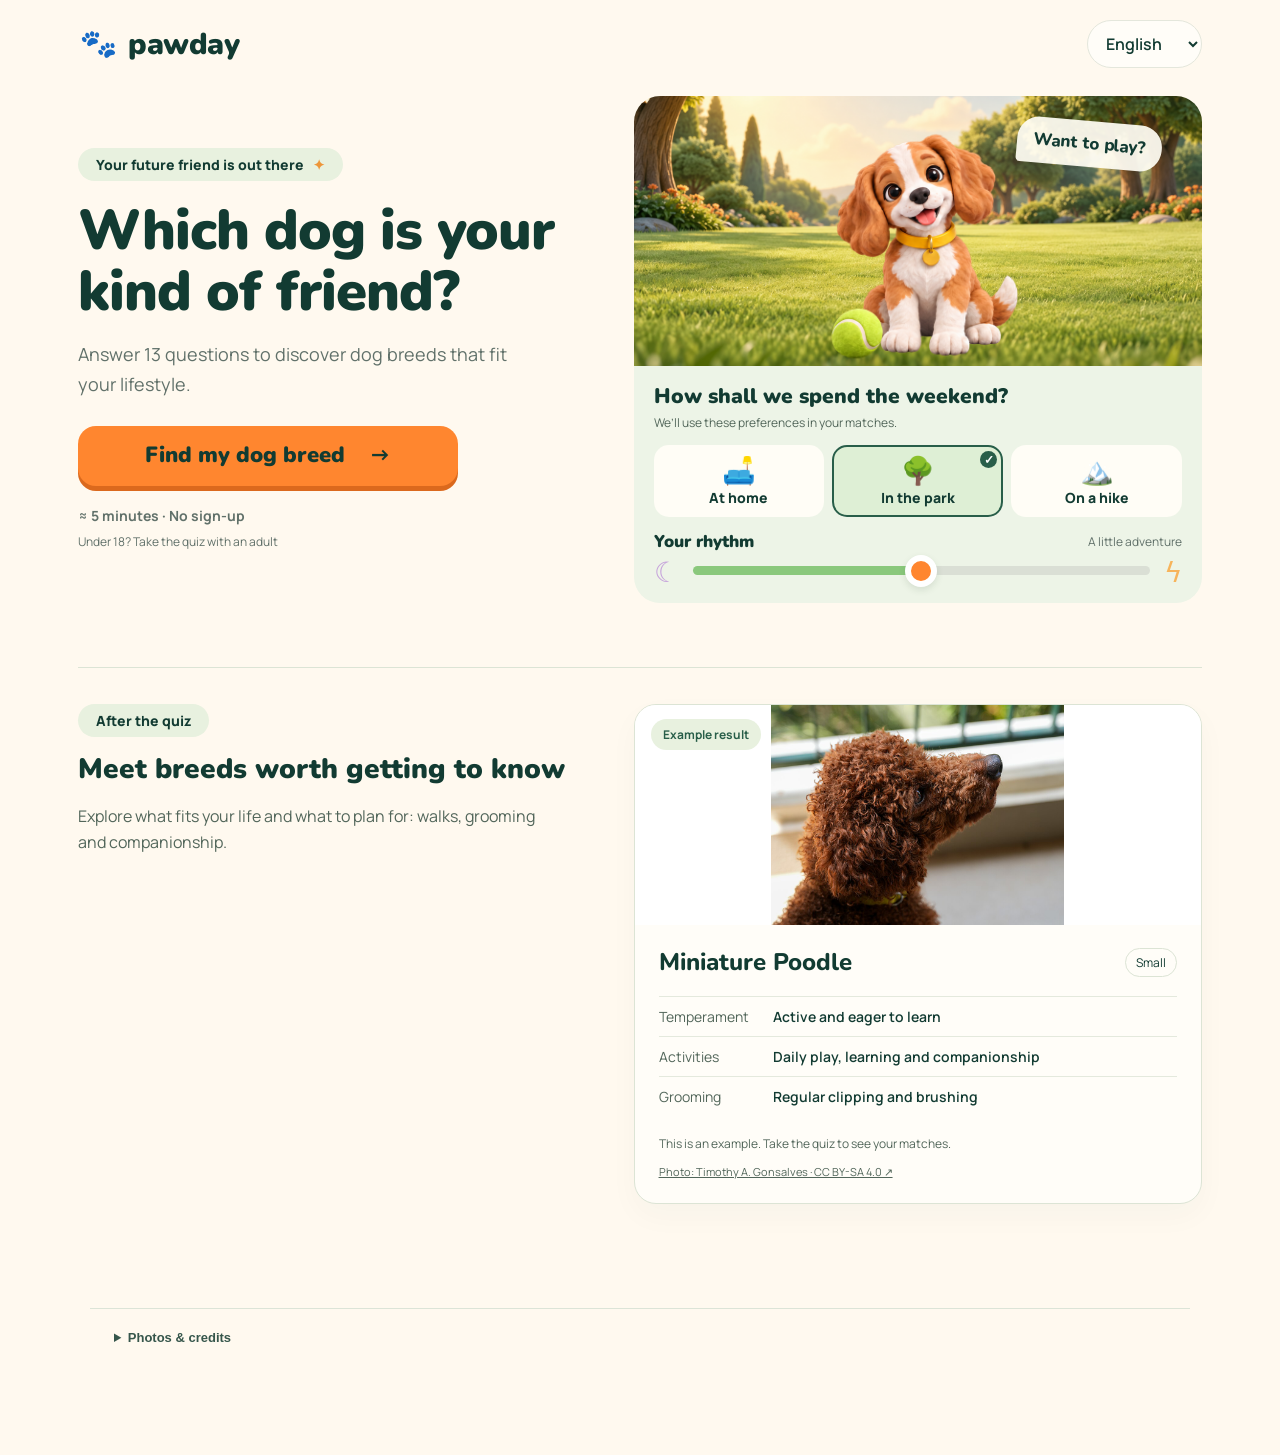
==== en/index.html @ 3a74376b "Add initial HTML structure for index page" ====
<!doctype html><html lang="en"><head><base href="../"><meta charset="UTF-8"><meta name="viewport" content="width=device-width,initial-scale=1,viewport-fit=cover"><meta name="theme-color" content="#FF7A30"><title>Pawday — Smart Dog Breed Finder</title><meta name="description" content="Find a dog breed that fits your lifestyle."><link rel="icon" type="image/png" href="assets/icons/icon-192.png"><link rel="stylesheet" href="style.css"><link rel="stylesheet" href="youth-ui.css?v=24"><link rel="stylesheet" href="redesign.css?v=34"><link rel="stylesheet" href="playful.css?v=36"><link rel="stylesheet" href="results-design.css?v=53"><link rel="stylesheet" href="live-counter.css?v=47"><link rel="stylesheet" href="quiz-groups.css?v=51"><link rel="stylesheet" href="result-sharing.css?v=56"><link rel="manifest" href="manifest.json"><meta name="mobile-web-app-capable" content="yes"><meta name="apple-mobile-web-app-capable" content="yes"><meta name="apple-mobile-web-app-status-bar-style" content="default"><meta name="apple-mobile-web-app-title" content="Pawday"><link rel="apple-touch-icon" href="assets/icons/apple-touch-icon.png"><link rel="stylesheet" href="pwa/theme.css"></head><body><a class="skip-link" href="#app">Skip to content</a><header><a class="brand" href="#" aria-label="Pawday"><span class="brand-icon" aria-hidden="true">🐾</span><span>pawday</span></a><div class="headright"><span id="prototype" class="badge"></span><select id="language" aria-label="Language"><option value="ru">Русский</option><option value="en">English</option><option value="zh">简体中文</option></select></div></header><main id="app"></main><script src="breeds.js?v=32"></script><script src="breed-evidence.js?v=32"></script><script src="app.js?v=51"></script><script src="breed-photos.js?v=58"></script><script src="breed-ratings.js?v=32"></script><script src="matching.js?v=54"></script><script src="youth-ui.js?v=31"></script><script src="breed-coats.js?v=34"></script><script src="coat-preferences.js?v=45"></script><script src="database-v6.js?v=55"></script><script src="database-v6-adapter.js?v=39"></script><script src="pwa/cat-review.js?v=57"></script><script src="pwa/matcher-v6.js?v=51"></script><script src="matcher-v2-ui.js?v=51"></script><script src="live-counter.js?v=51"></script><script src="quiz-groups.js?v=51"></script><script src="redesign.js?v=51"></script><script src="playful.js?v=51"></script><script src="results-design.js?v=47&build=49"></script><script src="pwa/cat-guidance-ui.js?v=57"></script><script src="share-core.js?v=56"></script><script src="result-sharing.js?v=56"></script><script src="photo-credits.js?v=58"></script><script src="pwa/ownership-guidance-ui.js?v=59"></script><script src="pwa/rhythm.js"></script><script src="pwa/locales.js"></script><script src="pwa/register.js"></script></body></html>
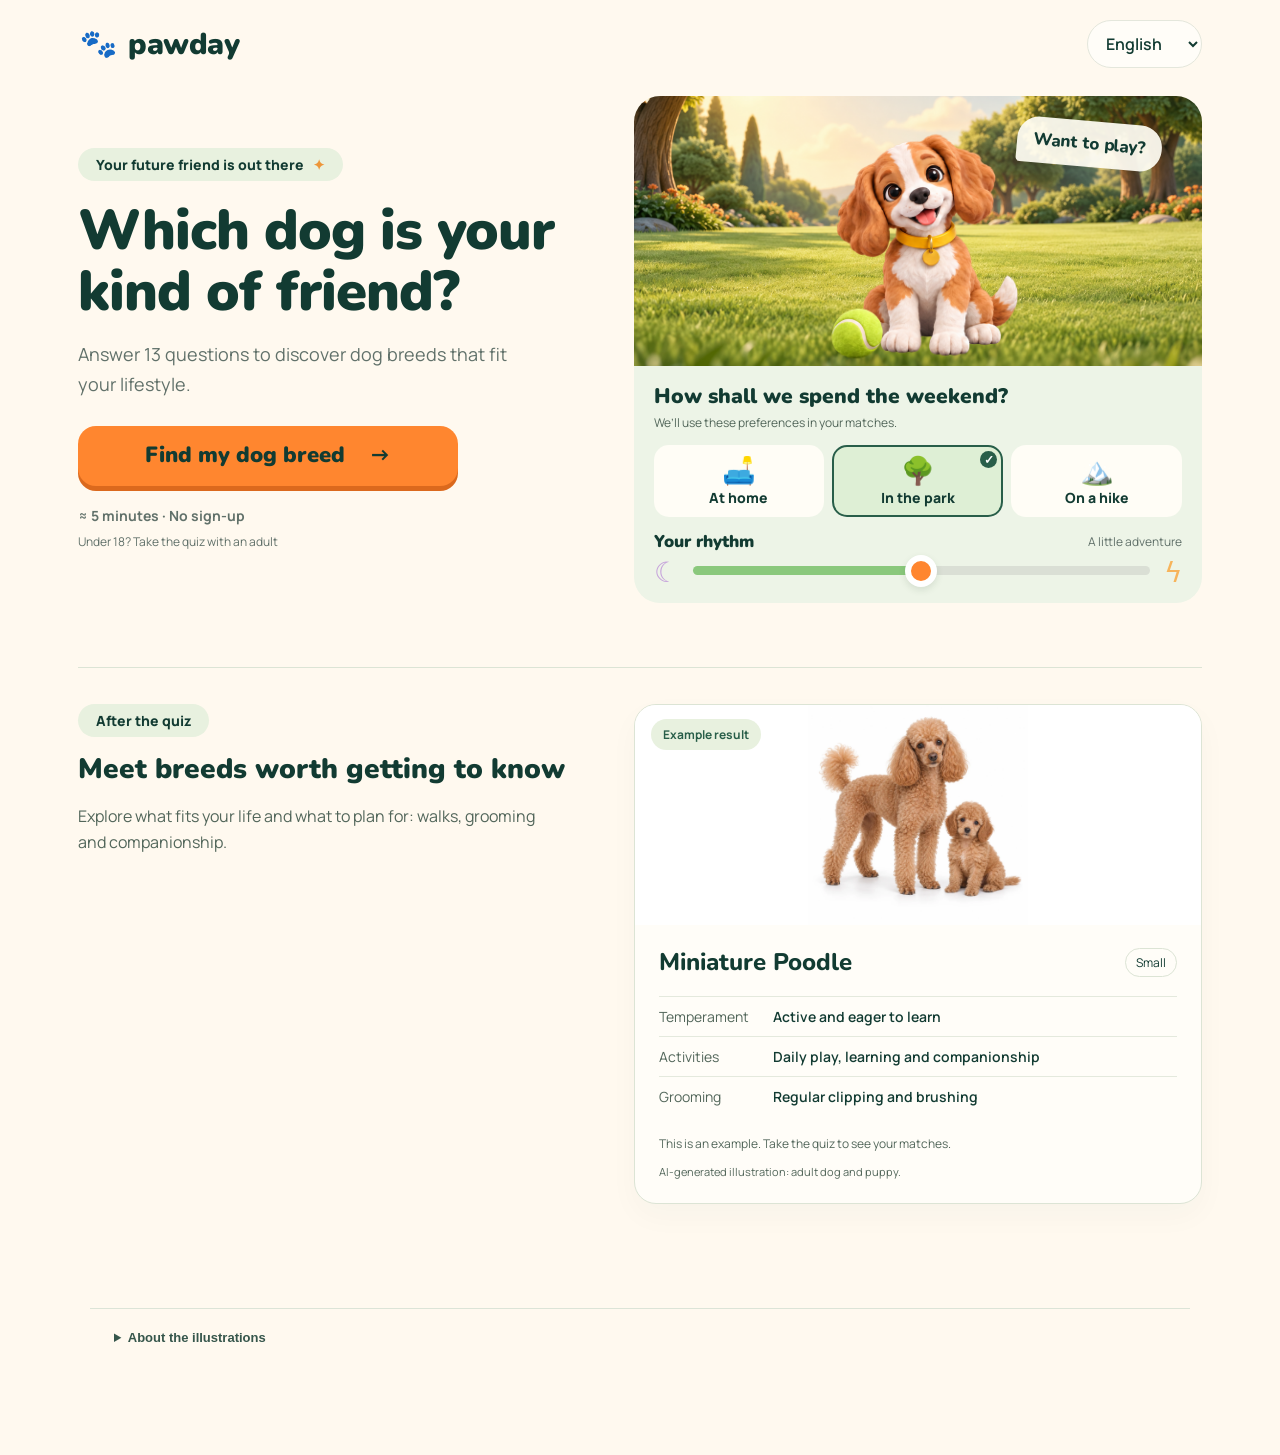
==== commit 91a7f3a8: "Publish 142 adult-and-puppy illustrations in Pawday PWA Add the verified 142 WebP illustrations and " ====
--- a/en/index.html
+++ b/en/index.html
@@ -1 +1 @@
-<!doctype html><html lang="en"><head><base href="../"><meta charset="UTF-8"><meta name="viewport" content="width=device-width,initial-scale=1,viewport-fit=cover"><meta name="theme-color" content="#FF7A30"><title>Pawday — Smart Dog Breed Finder</title><meta name="description" content="Find a dog breed that fits your lifestyle."><link rel="icon" type="image/png" href="assets/icons/icon-192.png"><link rel="stylesheet" href="style.css"><link rel="stylesheet" href="youth-ui.css?v=24"><link rel="stylesheet" href="redesign.css?v=34"><link rel="stylesheet" href="playful.css?v=36"><link rel="stylesheet" href="results-design.css?v=53"><link rel="stylesheet" href="live-counter.css?v=47"><link rel="stylesheet" href="quiz-groups.css?v=51"><link rel="stylesheet" href="result-sharing.css?v=56"><link rel="manifest" href="manifest.json"><meta name="mobile-web-app-capable" content="yes"><meta name="apple-mobile-web-app-capable" content="yes"><meta name="apple-mobile-web-app-status-bar-style" content="default"><meta name="apple-mobile-web-app-title" content="Pawday"><link rel="apple-touch-icon" href="assets/icons/apple-touch-icon.png"><link rel="stylesheet" href="pwa/theme.css"></head><body><a class="skip-link" href="#app">Skip to content</a><header><a class="brand" href="#" aria-label="Pawday"><span class="brand-icon" aria-hidden="true">🐾</span><span>pawday</span></a><div class="headright"><span id="prototype" class="badge"></span><select id="language" aria-label="Language"><option value="ru">Русский</option><option value="en">English</option><option value="zh">简体中文</option></select></div></header><main id="app"></main><script src="breeds.js?v=32"></script><script src="breed-evidence.js?v=32"></script><script src="app.js?v=51"></script><script src="breed-photos.js?v=58"></script><script src="breed-ratings.js?v=32"></script><script src="matching.js?v=54"></script><script src="youth-ui.js?v=31"></script><script src="breed-coats.js?v=34"></script><script src="coat-preferences.js?v=45"></script><script src="database-v6.js?v=55"></script><script src="database-v6-adapter.js?v=39"></script><script src="pwa/cat-review.js?v=57"></script><script src="pwa/matcher-v6.js?v=51"></script><script src="matcher-v2-ui.js?v=51"></script><script src="live-counter.js?v=51"></script><script src="quiz-groups.js?v=51"></script><script src="redesign.js?v=51"></script><script src="playful.js?v=51"></script><script src="results-design.js?v=47&build=49"></script><script src="pwa/cat-guidance-ui.js?v=57"></script><script src="share-core.js?v=56"></script><script src="result-sharing.js?v=56"></script><script src="photo-credits.js?v=58"></script><script src="pwa/ownership-guidance-ui.js?v=59"></script><script src="pwa/rhythm.js"></script><script src="pwa/locales.js"></script><script src="pwa/register.js"></script></body></html>
+<!doctype html><html lang="en"><head><base href="../"><meta charset="UTF-8"><meta name="viewport" content="width=device-width,initial-scale=1,viewport-fit=cover"><meta name="theme-color" content="#FF7A30"><title>Pawday — Smart Dog Breed Finder</title><meta name="description" content="Find a dog breed that fits your lifestyle."><link rel="icon" type="image/png" href="assets/icons/icon-192.png"><link rel="stylesheet" href="style.css"><link rel="stylesheet" href="youth-ui.css?v=24"><link rel="stylesheet" href="redesign.css?v=34"><link rel="stylesheet" href="playful.css?v=36"><link rel="stylesheet" href="results-design.css?v=53"><link rel="stylesheet" href="live-counter.css?v=47"><link rel="stylesheet" href="quiz-groups.css?v=51"><link rel="stylesheet" href="result-sharing.css?v=56"><link rel="manifest" href="manifest.json"><meta name="mobile-web-app-capable" content="yes"><meta name="apple-mobile-web-app-capable" content="yes"><meta name="apple-mobile-web-app-status-bar-style" content="default"><meta name="apple-mobile-web-app-title" content="Pawday"><link rel="apple-touch-icon" href="assets/icons/apple-touch-icon.png"><link rel="stylesheet" href="pwa/theme.css"></head><body><a class="skip-link" href="#app">Skip to content</a><header><a class="brand" href="#" aria-label="Pawday"><span class="brand-icon" aria-hidden="true">🐾</span><span>pawday</span></a><div class="headright"><span id="prototype" class="badge"></span><select id="language" aria-label="Language"><option value="ru">Русский</option><option value="en">English</option><option value="zh">简体中文</option></select></div></header><main id="app"></main><script src="breeds.js?v=32"></script><script src="breed-evidence.js?v=32"></script><script src="app.js?v=51"></script><script src="breed-photos.js?v=58"></script><script src="breed-ratings.js?v=32"></script><script src="matching.js?v=54"></script><script src="youth-ui.js?v=31"></script><script src="breed-coats.js?v=34"></script><script src="coat-preferences.js?v=45"></script><script src="database-v6.js?v=55"></script><script src="database-v6-adapter.js?v=39"></script><script src="adult-puppy-photos.js?v=20261027-prod1"></script><script src="pwa/cat-review.js?v=57"></script><script src="pwa/matcher-v6.js?v=51"></script><script src="matcher-v2-ui.js?v=51"></script><script src="live-counter.js?v=51"></script><script src="quiz-groups.js?v=51"></script><script src="redesign.js?v=51"></script><script src="playful.js?v=51"></script><script src="results-design.js?v=47&build=49"></script><script src="pwa/cat-guidance-ui.js?v=57"></script><script src="share-core.js?v=56"></script><script src="result-sharing.js?v=56"></script><script src="pwa/adult-puppy-credits.js?v=20261027-prod1"></script><script src="pwa/ownership-guidance-ui.js?v=59"></script><script src="pwa/rhythm.js"></script><script src="pwa/locales.js"></script><script src="pwa/register.js"></script></body></html>
